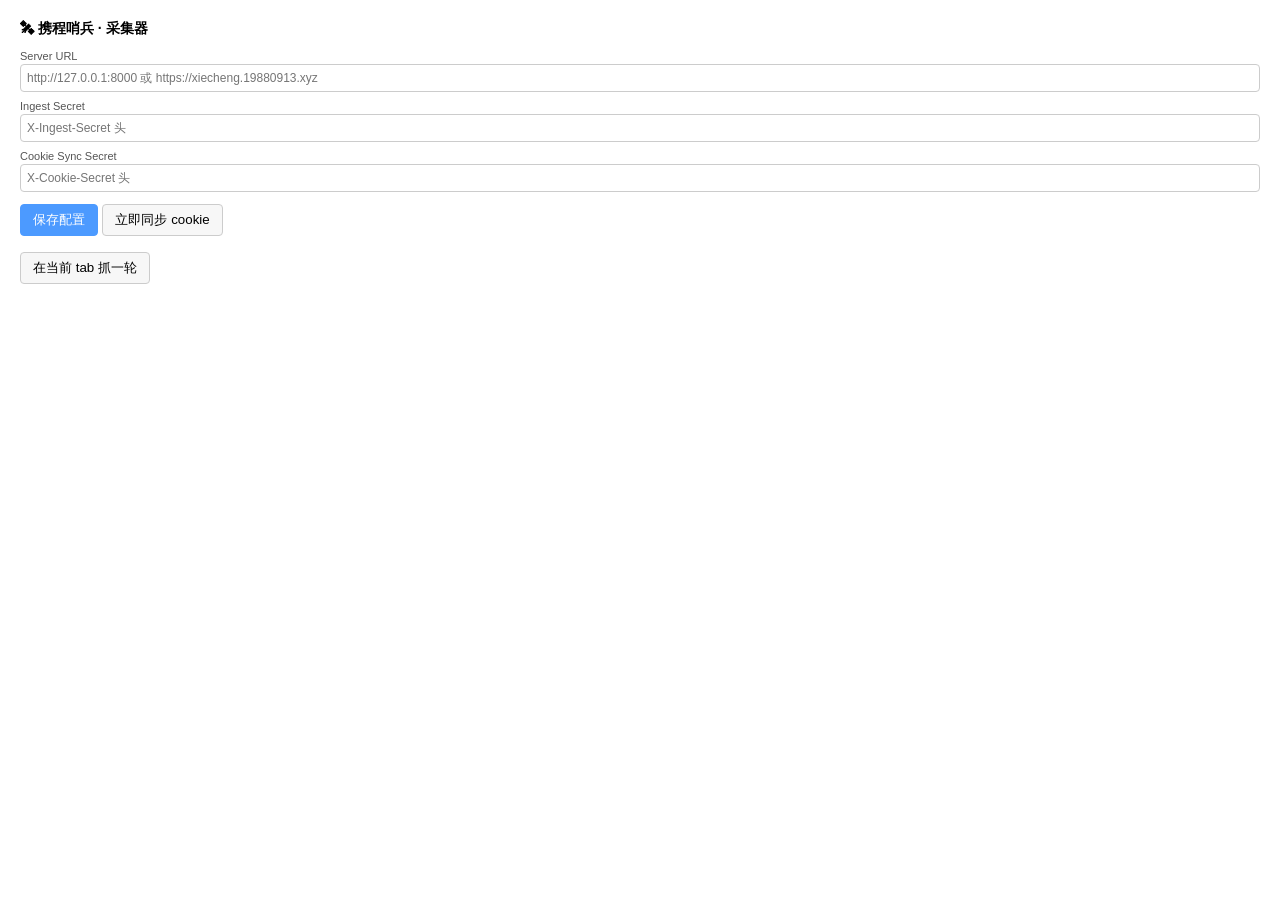
==== extension/popup.html @ 963ba7a8 "feat: v1 — dashboard + scraper + parser + extension + systemd" ====
<!doctype html>
<html lang="zh-CN">
<head>
  <meta charset="utf-8">
  <title>携程哨兵 · 采集器</title>
  <style>
    body { font-family: -apple-system, "PingFang SC", sans-serif; padding: 12px; min-width: 320px; }
    h1 { font-size: 14px; margin: 0 0 12px; }
    label { display: block; font-size: 11px; color: #555; margin: 8px 0 2px; }
    input { width: 100%; box-sizing: border-box; padding: 6px; border: 1px solid #ccc; border-radius: 4px; font-family: inherit; font-size: 12px; }
    button { padding: 6px 12px; margin: 4px 0; border: 1px solid #ccc; background: #f7f7f7; border-radius: 4px; cursor: pointer; }
    button.primary { background: #4c9aff; color: white; border-color: #4c9aff; }
    .row { margin-bottom: 8px; }
    .status { font-size: 11px; padding: 6px; border-radius: 4px; margin-top: 8px; }
    .status.ok { background: #e8f5e8; color: #2c7a2c; }
    .status.err { background: #fde4e4; color: #b22; }
  </style>
</head>
<body>
<h1>🛰 携程哨兵 · 采集器</h1>

<div class="row">
  <label>Server URL</label>
  <input id="server" placeholder="http://127.0.0.1:8000 或 https://xiecheng.19880913.xyz">
</div>
<div class="row">
  <label>Ingest Secret</label>
  <input id="ingestSecret" placeholder="X-Ingest-Secret 头">
</div>
<div class="row">
  <label>Cookie Sync Secret</label>
  <input id="cookieSecret" placeholder="X-Cookie-Secret 头">
</div>
<div class="row">
  <button class="primary" id="save">保存配置</button>
  <button id="syncNow">立即同步 cookie</button>
</div>
<div class="row">
  <button id="captureNow">在当前 tab 抓一轮</button>
</div>

<div id="status" class="status" style="display:none"></div>

<script src="popup.js"></script>
</body>
</html>
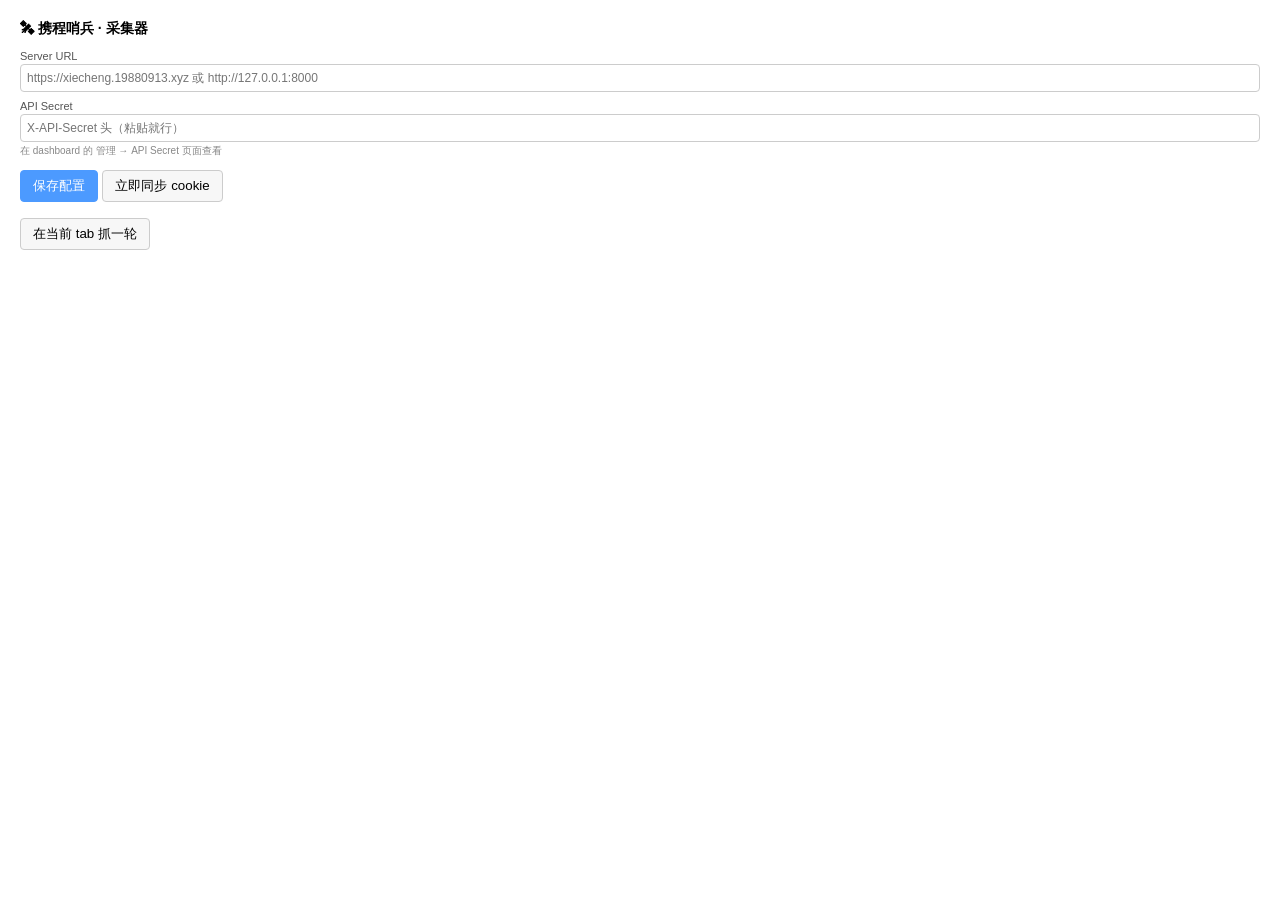
==== commit a8f74cc3: "Consolidate to single API secret; admin can view/rotate via UI - Replace INGEST_SECRET + COOKIE_SYNC" ====
--- a/extension/popup.html
+++ b/extension/popup.html
@@ -14,6 +14,7 @@
     .status { font-size: 11px; padding: 6px; border-radius: 4px; margin-top: 8px; }
     .status.ok { background: #e8f5e8; color: #2c7a2c; }
     .status.err { background: #fde4e4; color: #b22; }
+    .hint { font-size: 10px; color: #888; margin-top: 2px; }
   </style>
 </head>
 <body>
@@ -21,15 +22,12 @@
 
 <div class="row">
   <label>Server URL</label>
-  <input id="server" placeholder="http://127.0.0.1:8000 或 https://xiecheng.19880913.xyz">
+  <input id="server" placeholder="https://xiecheng.19880913.xyz 或 http://127.0.0.1:8000">
 </div>
 <div class="row">
-  <label>Ingest Secret</label>
-  <input id="ingestSecret" placeholder="X-Ingest-Secret 头">
-</div>
-<div class="row">
-  <label>Cookie Sync Secret</label>
-  <input id="cookieSecret" placeholder="X-Cookie-Secret 头">
+  <label>API Secret</label>
+  <input id="apiSecret" type="password" placeholder="X-API-Secret 头（粘贴就行）">
+  <div class="hint">在 dashboard 的 管理 → API Secret 页面查看</div>
 </div>
 <div class="row">
   <button class="primary" id="save">保存配置</button>
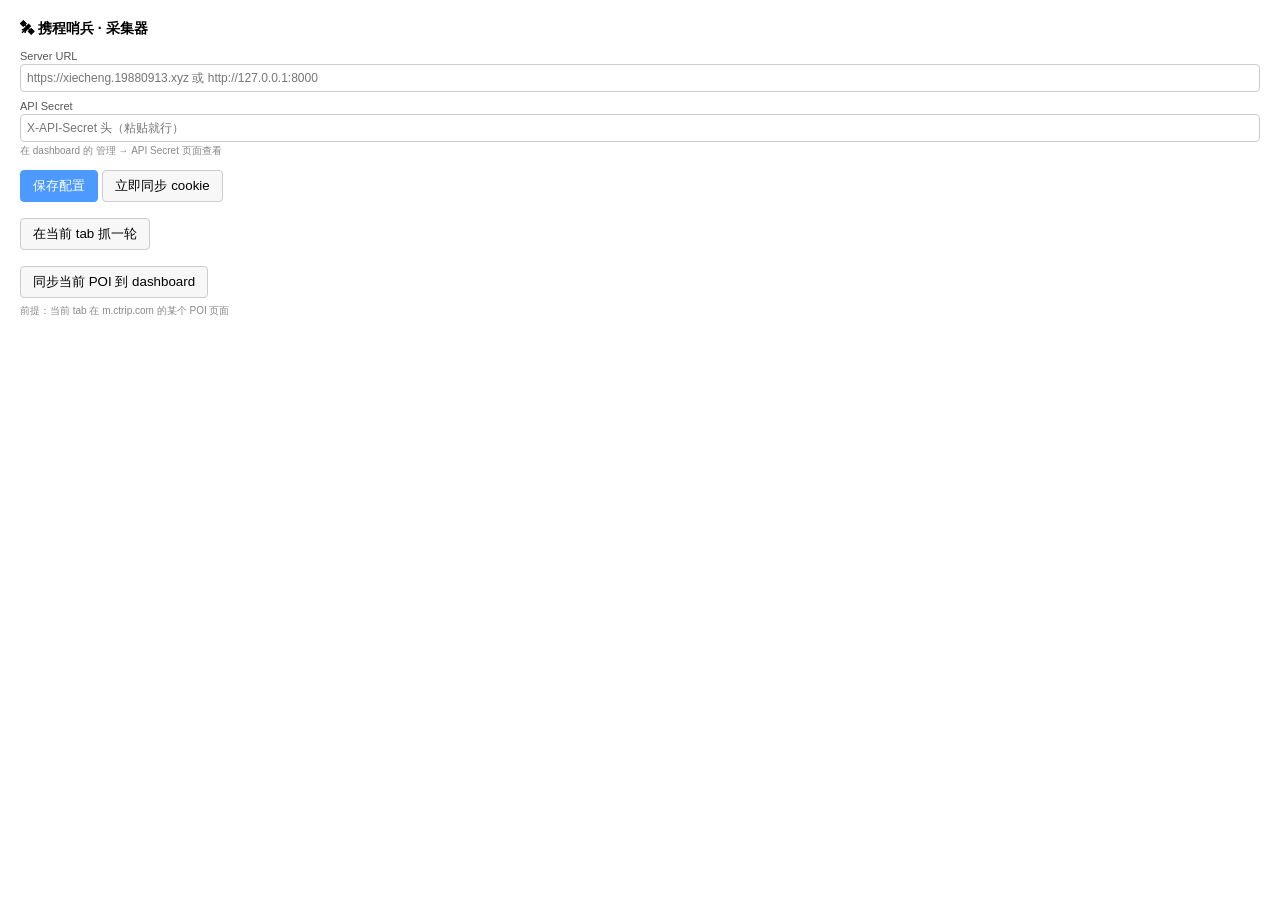
==== commit 2082bb2d: "feat: POI 管理 + 扩展同步当前 POI 新增 /admin/pois 管理页：粘贴 H5 URL 自动抽 viewId + INSERT pois 表。 扩展 popup 加「同步当前 P" ====
--- a/extension/popup.html
+++ b/extension/popup.html
@@ -36,6 +36,10 @@
 <div class="row">
   <button id="captureNow">在当前 tab 抓一轮</button>
 </div>
+<div class="row">
+  <button id="syncPoi">同步当前 POI 到 dashboard</button>
+  <div class="hint">前提：当前 tab 在 m.ctrip.com 的某个 POI 页面</div>
+</div>
 
 <div id="status" class="status" style="display:none"></div>
 
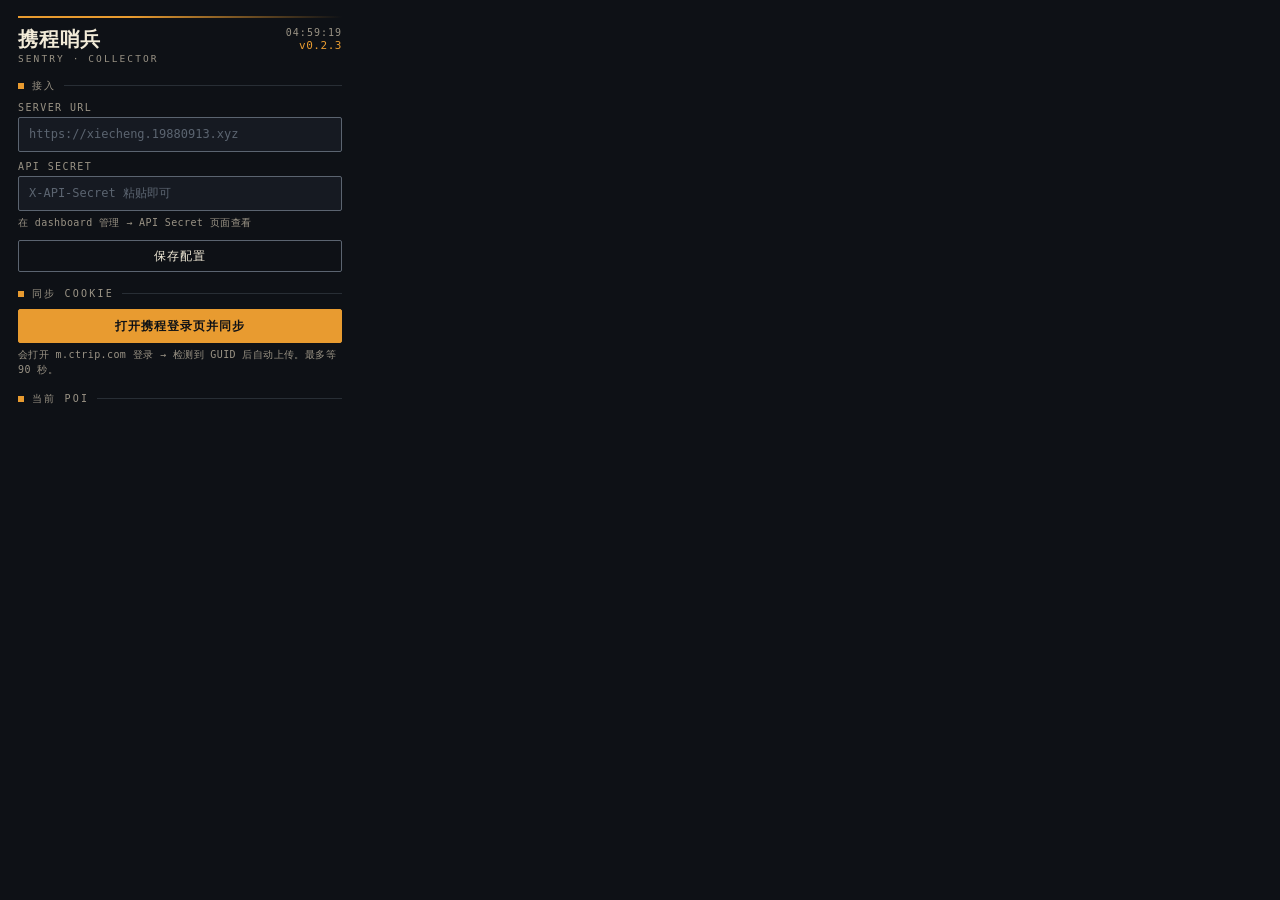
==== commit 0b90288e: "feat(extension): cookie 一键同步流 — open m.ctrip 登录 → 轮询 GUID → POST /api/cookies/sync - background.js: " ====
--- a/extension/popup.html
+++ b/extension/popup.html
@@ -4,45 +4,261 @@
   <meta charset="utf-8">
   <title>携程哨兵 · 采集器</title>
   <style>
-    body { font-family: -apple-system, "PingFang SC", sans-serif; padding: 12px; min-width: 320px; }
-    h1 { font-size: 14px; margin: 0 0 12px; }
-    label { display: block; font-size: 11px; color: #555; margin: 8px 0 2px; }
-    input { width: 100%; box-sizing: border-box; padding: 6px; border: 1px solid #ccc; border-radius: 4px; font-family: inherit; font-size: 12px; }
-    button { padding: 6px 12px; margin: 4px 0; border: 1px solid #ccc; background: #f7f7f7; border-radius: 4px; cursor: pointer; }
-    button.primary { background: #4c9aff; color: white; border-color: #4c9aff; }
-    .row { margin-bottom: 8px; }
-    .status { font-size: 11px; padding: 6px; border-radius: 4px; margin-top: 8px; }
-    .status.ok { background: #e8f5e8; color: #2c7a2c; }
-    .status.err { background: #fde4e4; color: #b22; }
-    .hint { font-size: 10px; color: #888; margin-top: 2px; }
+    :root {
+      --ink: #0E1116;
+      --ink-2: #161A22;
+      --paper: #F2EBD8;
+      --paper-mute: #9A9385;
+      --amber: #E89B30;
+      --amber-hi: #F5A848;
+      --slate: #5B6470;
+      --green: #5A8F6E;
+      --red: #C2443A;
+      --serif: 'Noto Serif SC', 'Songti SC', 'STSong', 'SimSun', serif;
+      --mono: 'JetBrains Mono', 'SF Mono', Menlo, Consolas, monospace;
+      --ui: -apple-system, BlinkMacSystemFont, system-ui, 'PingFang SC', 'Microsoft YaHei', sans-serif;
+    }
+    * { box-sizing: border-box; }
+    html, body { margin: 0; padding: 0; }
+    body {
+      background: var(--ink);
+      color: var(--paper);
+      font: 13px/1.5 var(--ui);
+      width: 360px;
+      padding: 16px 18px 14px;
+      -webkit-font-smoothing: antialiased;
+      letter-spacing: .01em;
+    }
+
+    /* ---------- HEADER ---------- */
+    header { position: relative; margin-bottom: 14px; }
+    header::before {
+      content: "";
+      display: block;
+      height: 2px;
+      background: linear-gradient(90deg, var(--amber) 0%, var(--amber) 35%, transparent 100%);
+      margin-bottom: 10px;
+    }
+    .mark {
+      font-family: var(--serif);
+      font-weight: 700;
+      font-size: 20px;
+      letter-spacing: .04em;
+      color: var(--paper);
+      margin: 0;
+      line-height: 1.1;
+    }
+    .mark small {
+      display: block;
+      font-family: var(--mono);
+      font-weight: 400;
+      font-size: 9.5px;
+      color: var(--paper-mute);
+      letter-spacing: .22em;
+      text-transform: uppercase;
+      margin-top: 4px;
+    }
+    .clock {
+      position: absolute; right: 0; top: 12px;
+      font: 10px/1 var(--mono);
+      color: var(--paper-mute);
+      letter-spacing: .1em;
+      text-align: right;
+    }
+    .clock b {
+      display: block;
+      color: var(--amber);
+      font-weight: 400;
+      font-size: 11px;
+      letter-spacing: .05em;
+      margin-top: 2px;
+    }
+
+    /* ---------- SECTION ---------- */
+    section { margin-bottom: 14px; }
+    .eyebrow {
+      font-family: var(--mono);
+      font-size: 10px;
+      color: var(--paper-mute);
+      letter-spacing: .22em;
+      text-transform: uppercase;
+      margin: 0 0 8px;
+      display: flex; align-items: center; gap: 8px;
+    }
+    .eyebrow::before {
+      content: ""; width: 6px; height: 6px;
+      background: var(--amber); display: inline-block;
+    }
+    .eyebrow::after {
+      content: ""; flex: 1; height: 1px;
+      background: var(--slate); opacity: .35;
+    }
+
+    /* ---------- INPUT ---------- */
+    label {
+      display: block;
+      font: 10px/1 var(--mono);
+      color: var(--paper-mute);
+      letter-spacing: .14em;
+      text-transform: uppercase;
+      margin: 10px 0 4px;
+    }
+    input {
+      width: 100%;
+      background: var(--ink-2);
+      color: var(--paper);
+      border: 1px solid var(--slate);
+      border-radius: 2px;
+      padding: 8px 10px;
+      font: 12px/1.4 var(--mono);
+      outline: none;
+      transition: border-color .15s;
+    }
+    input:focus { border-color: var(--amber); }
+    input::placeholder { color: var(--slate); }
+    .hint {
+      font: 10px/1.5 var(--mono);
+      color: var(--paper-mute);
+      margin-top: 4px;
+      letter-spacing: .04em;
+    }
+
+    /* ---------- BUTTON ---------- */
+    button {
+      display: block;
+      width: 100%;
+      padding: 10px 14px;
+      border-radius: 2px;
+      border: 1px solid var(--slate);
+      background: transparent;
+      color: var(--paper);
+      font: 12px/1 var(--ui);
+      letter-spacing: .08em;
+      cursor: pointer;
+      transition: border-color .15s, background .15s, color .15s;
+    }
+    button:hover:not(:disabled) { border-color: var(--paper); }
+    button:active:not(:disabled) { transform: translateY(1px); }
+    button:disabled { opacity: .3; cursor: not-allowed; }
+    button.primary {
+      background: var(--amber);
+      border-color: var(--amber);
+      color: var(--ink);
+      font-weight: 600;
+    }
+    button.primary:hover:not(:disabled) { background: var(--amber-hi); border-color: var(--amber-hi); }
+    .btn-row { display: flex; gap: 6px; margin-top: 10px; }
+    .btn-row > button { flex: 1; padding: 9px 10px; }
+
+    /* ---------- POI PANEL ---------- */
+    .poi-panel {
+      background: var(--ink-2);
+      border: 1px solid var(--slate);
+      border-radius: 2px;
+      padding: 12px 12px 10px;
+    }
+    .poi-panel.empty { text-align: left; padding: 14px 12px; }
+    .poi-name {
+      font-family: var(--serif);
+      font-weight: 700;
+      font-size: 17px;
+      color: var(--paper);
+      margin: 0;
+      line-height: 1.2;
+    }
+    .poi-meta {
+      display: flex;
+      gap: 8px; align-items: center;
+      margin-top: 6px;
+      font: 10px/1.4 var(--mono);
+      color: var(--paper-mute);
+      letter-spacing: .06em;
+      flex-wrap: wrap;
+    }
+    .poi-meta .id { color: var(--amber); }
+    .poi-meta .dot { color: var(--slate); }
+    .poi-status {
+      margin-top: 10px;
+      padding-top: 10px;
+      border-top: 1px dashed var(--slate);
+      font: 11px/1.5 var(--mono);
+      color: var(--paper);
+      letter-spacing: .02em;
+    }
+    .poi-status.ok  { color: var(--green); }
+    .poi-status.err { color: var(--red); }
+    .poi-status.run { color: var(--amber); }
+    .poi-status .count { color: var(--amber); }
+
+    /* ---------- GUIDE LINK ---------- */
+    .guide {
+      font: 11.5px/1.65 var(--ui);
+      color: var(--paper-mute);
+    }
+    .guide b {
+      color: var(--paper);
+      font-weight: 600;
+    }
+    .guide a {
+      color: var(--amber);
+      text-decoration: none;
+      border-bottom: 1px dashed var(--amber);
+      font-family: var(--mono);
+      font-size: 11px;
+    }
+    .guide a:hover { color: var(--amber-hi); border-color: var(--amber-hi); }
+
+    /* ---------- STATUS (terminal footer) ---------- */
+    .status {
+      font: 10.5px/1.55 var(--mono);
+      color: var(--paper-mute);
+      padding: 9px 11px;
+      border-left: 2px solid var(--slate);
+      background: rgba(242, 235, 216, .03);
+      letter-spacing: .02em;
+    }
+    .status.ok  { border-left-color: var(--green); color: var(--paper); }
+    .status.err { border-left-color: var(--red); color: var(--paper); }
+    .status.run {
+      border-left-color: var(--amber); color: var(--paper);
+    }
+
+    @media (prefers-reduced-motion: reduce) {
+      * { animation: none !important; transition: none !important; }
+    }
   </style>
 </head>
 <body>
-<h1>🛰 携程哨兵 · 采集器</h1>
-
-<div class="row">
-  <label>Server URL</label>
-  <input id="server" placeholder="https://xiecheng.19880913.xyz 或 http://127.0.0.1:8000">
-</div>
-<div class="row">
-  <label>API Secret</label>
-  <input id="apiSecret" type="password" placeholder="X-API-Secret 头（粘贴就行）">
-  <div class="hint">在 dashboard 的 管理 → API Secret 页面查看</div>
-</div>
-<div class="row">
-  <button class="primary" id="save">保存配置</button>
-  <button id="syncNow">立即同步 cookie</button>
-</div>
-<div class="row">
-  <button id="captureNow">在当前 tab 抓一轮</button>
-</div>
-<div class="row">
-  <button id="syncPoi">同步当前 POI 到 dashboard</button>
-  <div class="hint">前提：当前 tab 在 m.ctrip.com 的某个 POI 页面</div>
-</div>
-
-<div id="status" class="status" style="display:none"></div>
-
-<script src="popup.js"></script>
+  <header>
+    <div class="mark">携程哨兵<small>SENTRY · COLLECTOR</small></div>
+    <div class="clock"><span id="clockText">--:--:--</span><b id="verText">v0.2.3</b></div>
+  </header>
+
+  <section>
+    <div class="eyebrow">接入</div>
+    <label>Server URL</label>
+    <input id="server" placeholder="https://xiecheng.19880913.xyz" autocomplete="off" spellcheck="false">
+    <label>API Secret</label>
+    <input id="apiSecret" type="password" placeholder="X-API-Secret 粘贴即可" autocomplete="off" spellcheck="false">
+    <div class="hint">在 dashboard 管理 → API Secret 页面查看</div>
+    <div class="btn-row">
+      <button id="save">保存配置</button>
+    </div>
+  </section>
+
+  <section>
+    <div class="eyebrow">同步 Cookie</div>
+    <button class="primary" id="syncNow">打开携程登录页并同步</button>
+    <div class="hint">会打开 m.ctrip.com 登录 → 检测到 GUID 后自动上传。最多等 90 秒。</div>
+  </section>
+
+  <section>
+    <div class="eyebrow">当前 POI</div>
+    <div id="poiPanel"></div>
+  </section>
+
+  <div id="status" class="status" hidden></div>
+
+  <script src="popup.js"></script>
 </body>
-</html>+</html>
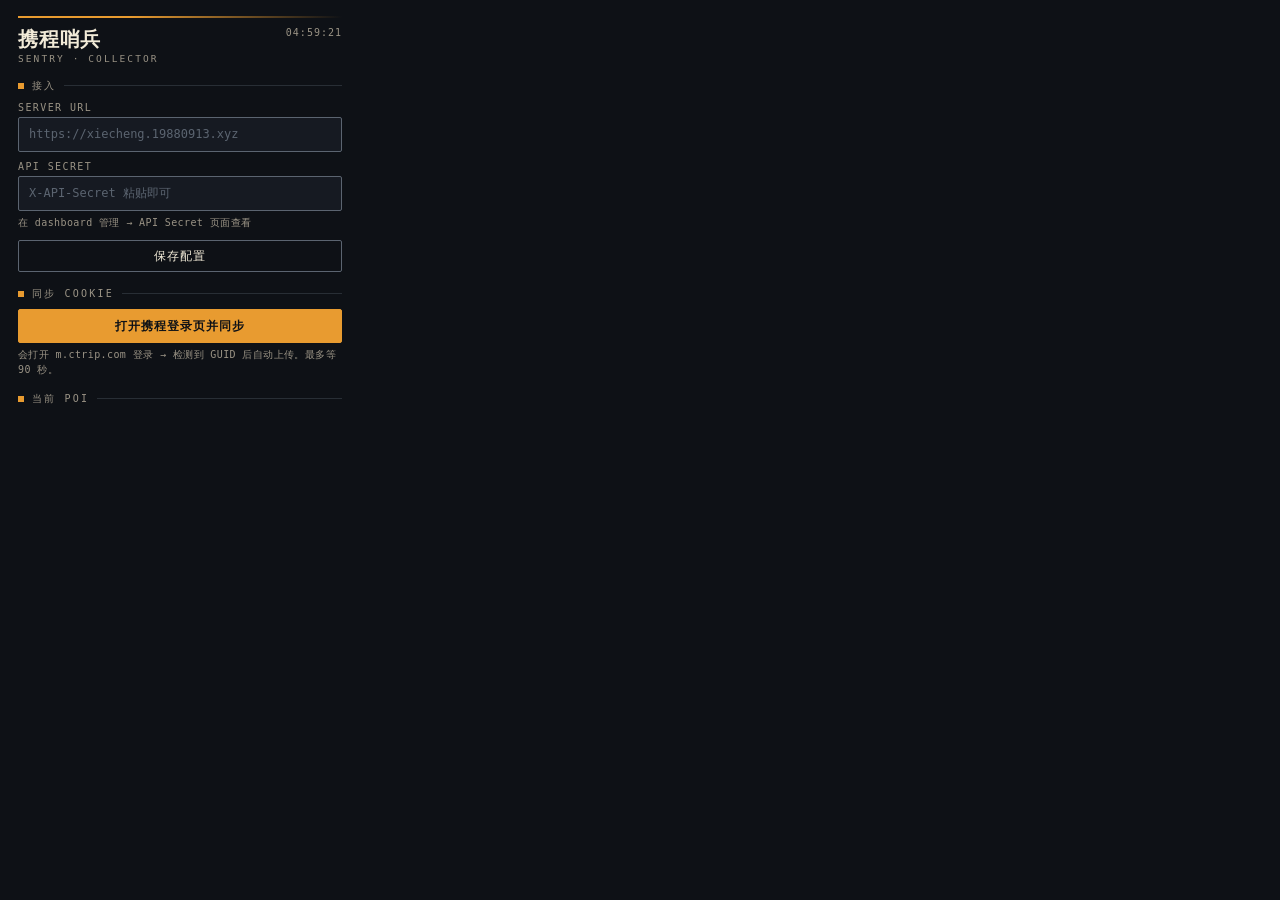
==== commit 726d90b4: "feat(poi+parser+extension): 三色 vendor cell + MAIN world loop + trigger helper POI 详情页 cell 重构 - cell" ====
--- a/extension/popup.html
+++ b/extension/popup.html
@@ -189,6 +189,16 @@
     .poi-status.err { color: var(--red); }
     .poi-status.run { color: var(--amber); }
     .poi-status .count { color: var(--amber); }
+    .poi-status .mute  { color: var(--paper-mute); opacity: .7; font-size: 10px; }
+    .poi-status .err   { color: var(--red); }
+    .poi-status .t-done { color: var(--green); }
+    .poi-status .t-pend { color: var(--amber); }
+    .poi-status .t-err  { color: var(--red); }
+    .poi-status .t-miss { color: var(--paper-mute); opacity: .6; }
+    .poi-status .t-done,
+    .poi-status .t-pend,
+    .poi-status .t-err,
+    .poi-status .t-miss { font-size: 10.5px; line-height: 1.45; padding-left: 6px; }
 
     /* ---------- GUIDE LINK ---------- */
     .guide {
@@ -231,7 +241,7 @@
 <body>
   <header>
     <div class="mark">携程哨兵<small>SENTRY · COLLECTOR</small></div>
-    <div class="clock"><span id="clockText">--:--:--</span><b id="verText">v0.2.3</b></div>
+    <div class="clock"><span id="clockText">--:--:--</span><b id="verText"></b></div>
   </header>
 
   <section>
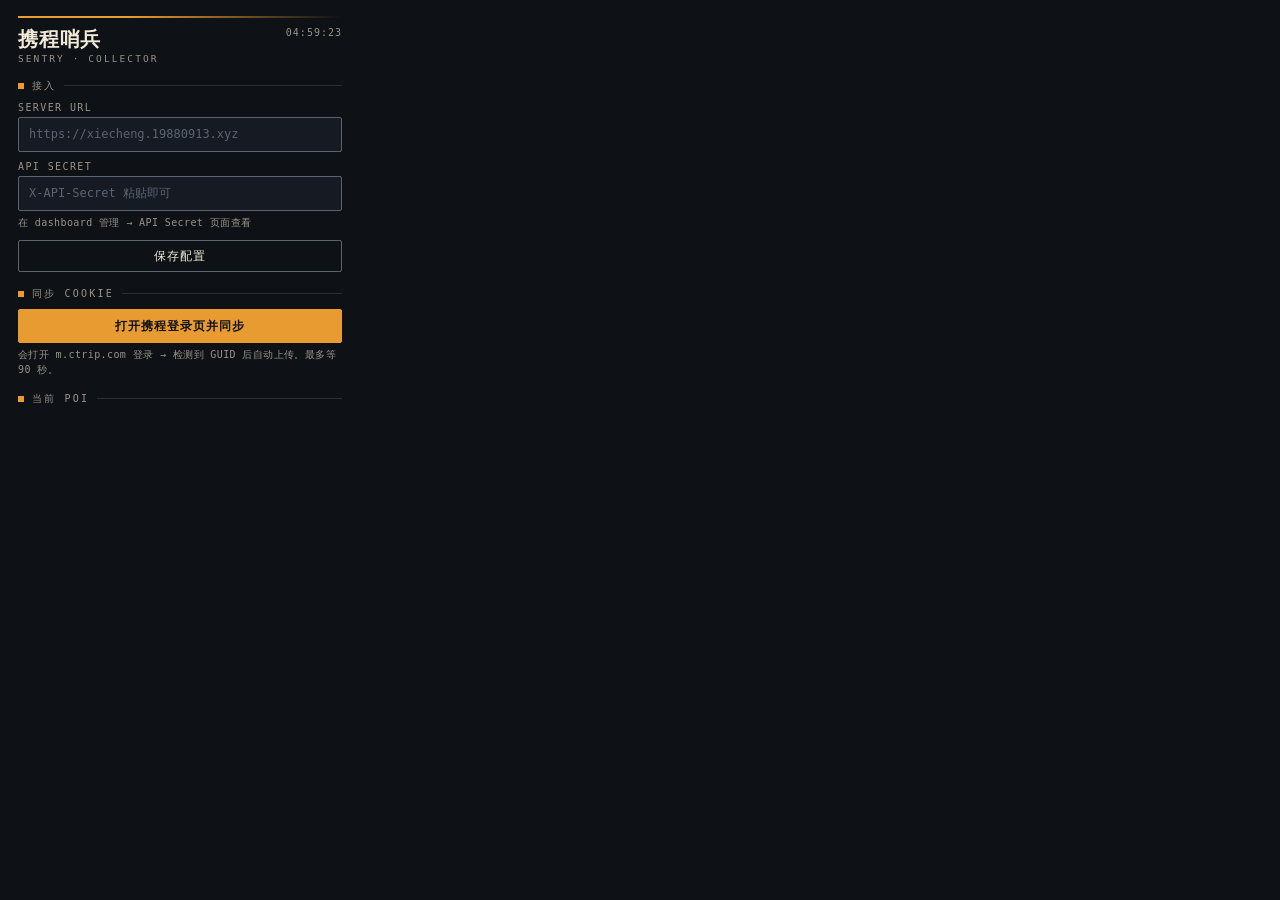
==== commit 93685a22: "feat(popup): 流式事件日志（tape reader）— 再抓一轮不再「看着像卡死」 之前「再抓一轮」点击后 popup 只显示「再抓一轮中…（已等 22s）」，22 秒里 没任何视觉反馈，" ====
--- a/extension/popup.html
+++ b/extension/popup.html
@@ -200,6 +200,108 @@
     .poi-status .t-err,
     .poi-status .t-miss { font-size: 10.5px; line-height: 1.45; padding-left: 6px; }
 
+    /* ---------- STREAM LOG (tape reader) ---------- */
+    /* 概念：磁带阅读机 — 倒序滚屏（最新在顶），mono 字体固定列宽，
+       每个 endpoint 一个彩色 chip，新事件 fade-in 高亮 1.5s 后回归普通色。 */
+    .stream {
+      margin-top: 10px;
+      padding-top: 10px;
+      border-top: 1px dashed var(--slate);
+    }
+    .stream-ticker {
+      display: flex; align-items: baseline; gap: 8px;
+      padding: 0 2px 6px;
+      font: 10px/1.4 var(--mono);
+      color: var(--paper-mute);
+      letter-spacing: .12em;
+      text-transform: uppercase;
+    }
+    .stream-ticker .pulse {
+      width: 7px; height: 7px;
+      background: var(--amber);
+      border-radius: 50%;
+      display: inline-block;
+      animation: ctripPulse 1.4s ease-in-out infinite;
+    }
+    .stream-ticker .pulse.done { background: var(--green); animation: none; }
+    .stream-ticker .pulse.err  { background: var(--red); animation: none; }
+    .stream-ticker .pulse.idle { background: var(--slate); animation: none; }
+    .stream-ticker .cnt  { color: var(--amber); font-weight: 600; }
+    .stream-ticker .sep  { opacity: .4; }
+    .stream-ticker .elap { color: var(--paper); }
+    @keyframes ctripPulse {
+      0%, 100% { opacity: 1; transform: scale(1); }
+      50%      { opacity: .35; transform: scale(1.3); }
+    }
+    .stream-body {
+      max-height: 180px;
+      overflow-y: auto;
+      overflow-x: hidden;
+      background: var(--ink-2);
+      border: 1px solid var(--slate);
+      border-radius: 2px;
+      padding: 4px 0;
+      /* 倒序：CSS column-reverse 让最新 push 在顶 */
+      display: flex; flex-direction: column-reverse;
+      scroll-behavior: smooth;
+      scrollbar-width: thin;
+      scrollbar-color: var(--slate) transparent;
+    }
+    .stream-body::-webkit-scrollbar { width: 4px; }
+    .stream-body::-webkit-scrollbar-thumb { background: var(--slate); }
+    .stream-body::-webkit-scrollbar-track { background: transparent; }
+    .stream-empty {
+      padding: 16px 10px;
+      text-align: center;
+      font: 10px/1.4 var(--mono);
+      color: var(--paper-mute);
+      opacity: .55;
+      letter-spacing: .14em;
+      text-transform: uppercase;
+    }
+    .ev {
+      display: flex; align-items: baseline; gap: 6px;
+      padding: 2px 8px;
+      font: 10.5px/1.4 var(--mono);
+      color: var(--paper);
+      letter-spacing: .02em;
+      border-left: 2px solid transparent;
+      animation: evFade 1.6s ease-out;
+    }
+    @keyframes evFade {
+      0%   { background: rgba(232, 155, 48, .18); border-left-color: var(--amber); }
+      100% { background: transparent; border-left-color: transparent; }
+    }
+    .ev .ts  { color: var(--paper-mute); opacity: .65; flex-shrink: 0; width: 44px; }
+    .ev .tag {
+      flex-shrink: 0; padding: 1px 5px; border-radius: 2px;
+      font-size: 9px; font-weight: 600; letter-spacing: .04em;
+      text-transform: uppercase; line-height: 1.3;
+    }
+    .ev .tag.addInfo        { background: rgba(232,155,48,.18); color: var(--amber); }
+    .ev .tag.priceCal       { background: rgba(90,143,110,.18); color: var(--green); }
+    .ev .tag.resourceDetail { background: rgba(242,235,216,.10); color: var(--paper-mute); }
+    .ev .tag.shelfResList   { background: rgba(95,175,176,.18); color: #7FC8C9; }
+    .ev .tag.priceCal-sibling,
+    .ev .tag.resourceDetail-sibling {
+      background: rgba(95,175,176,.10); color: #7FC8C9; opacity: .85;
+    }
+    .ev .tag.phase { background: rgba(232,155,48,.30); color: var(--amber); }
+    .ev .tag.info  { background: transparent; color: var(--paper-mute); }
+    .ev .tag.skip  { background: rgba(194,68,58,.18); color: var(--red); }
+    .ev .ident    { color: var(--paper); flex: 1; overflow: hidden;
+                    text-overflow: ellipsis; white-space: nowrap; }
+    .ev .ident .rid { color: var(--paper-mute); }
+    .ev .ident .pid { color: var(--amber); }
+    .ev .glyph { flex-shrink: 0; width: 14px; text-align: right; font-weight: 700; }
+    .ev .glyph.ok           { color: var(--green); }
+    .ev .glyph.err          { color: var(--red); }
+    .ev .glyph.warn         { color: var(--amber); }
+    .ev .glyph.rate_limited { color: var(--red); }
+    .ev .glyph.started      { color: var(--paper-mute); opacity: .5; }
+    .ev.muted { opacity: .55; }
+    .ev.muted .ident { color: var(--paper-mute); }
+
     /* ---------- GUIDE LINK ---------- */
     .guide {
       font: 11.5px/1.65 var(--ui);
